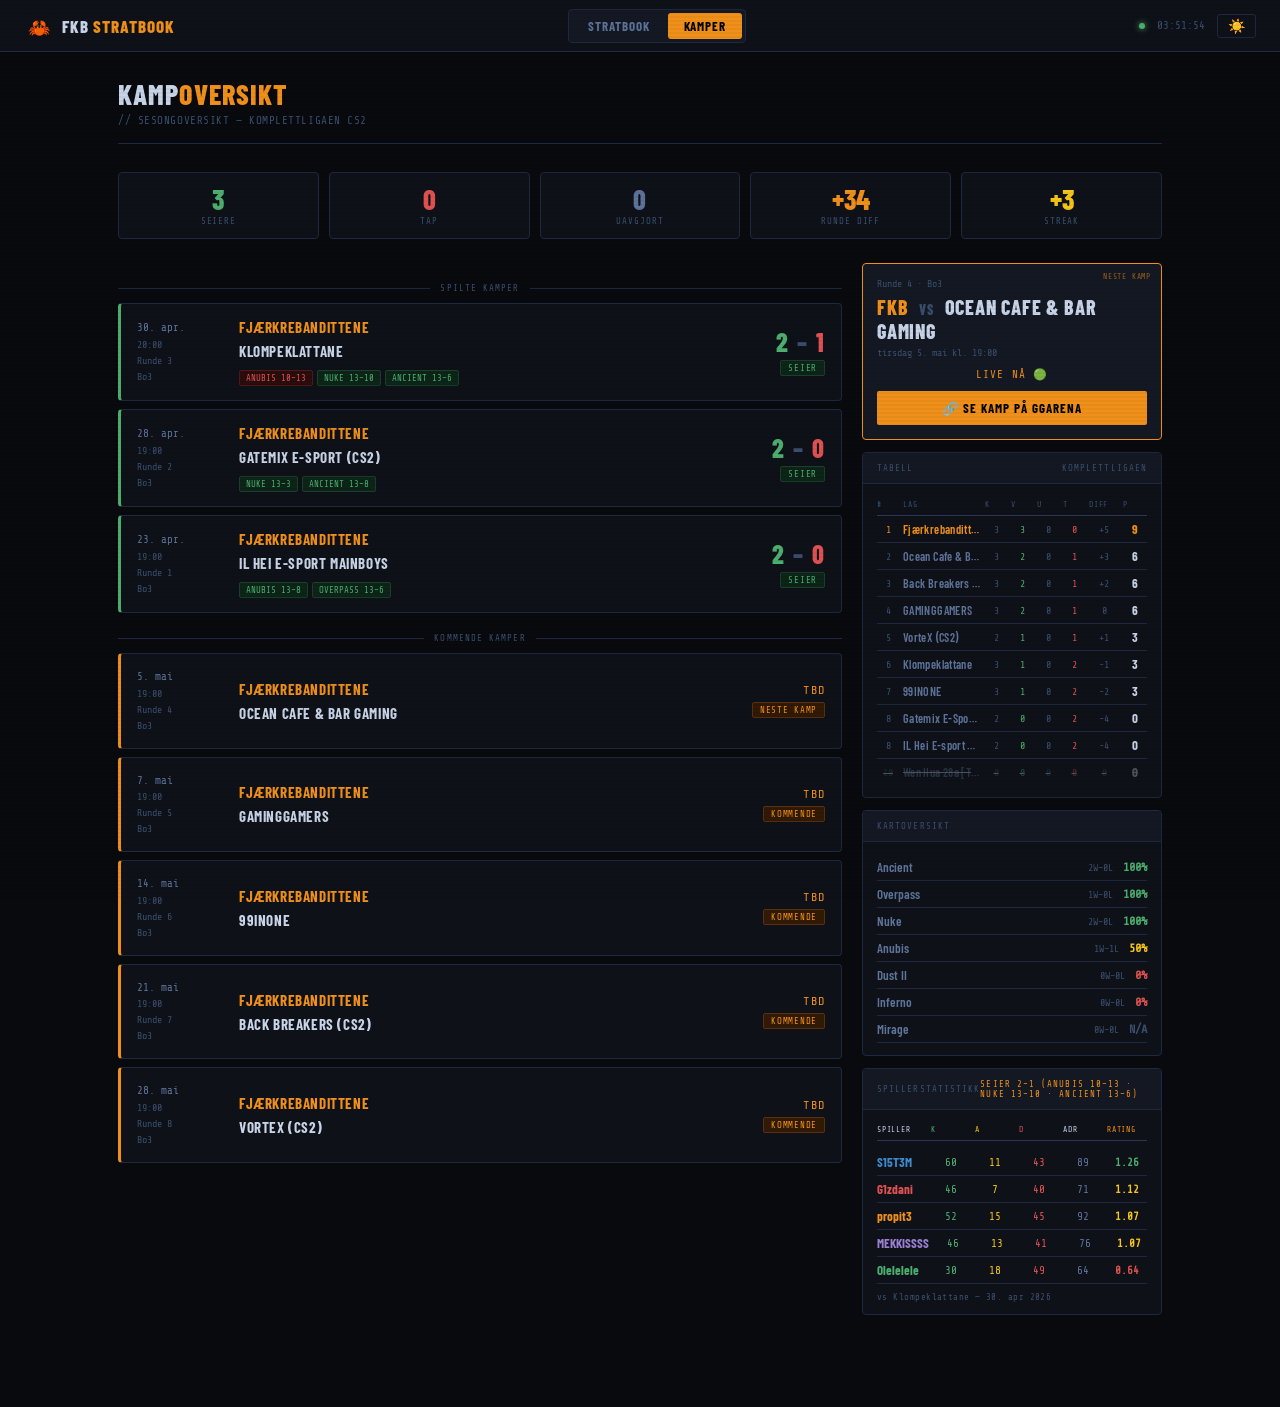
==== pages/kamper.html @ be91f24b "file upload" ====
<!DOCTYPE html>
<html lang="no">
<head>
  <meta charset="UTF-8">
  <meta name="viewport" content="width=device-width, initial-scale=1.0">
  <title>FKB Kamper — Fjærkrebandittene</title>
  <link rel="preconnect" href="https://fonts.googleapis.com">
  <link rel="preconnect" href="https://fonts.gstatic.com" crossorigin>
  <link href="https://fonts.googleapis.com/css2?family=Rajdhani:wght@300;400;500;600;700&family=Share+Tech+Mono&family=Barlow+Condensed:wght@300;400;500;600;700;800;900&family=Barlow:ital,wght@0,300;0,400;0,500;0,600;0,700;1,300;1,400&display=swap" rel="stylesheet">
  <link rel="stylesheet" href="../css/main.css">
  <link rel="icon" href="data:image/svg+xml,<svg xmlns='http://www.w3.org/2000/svg' viewBox='0 0 100 100'><text y='.9em' font-size='90'>🦀</text></svg>">
</head>
<body>

  <!-- ── TOP BAR ── -->
  <header id="topbar">
    <div class="logo">
      <div class="logo-icon">
        <svg viewBox="0 0 28 28" fill="none" xmlns="http://www.w3.org/2000/svg">
          <rect width="28" height="28" rx="3" fill="#0e1117"/>
          <text x="4" y="22" font-size="18" fill="#f0901a">🦀</text>
        </svg>
      </div>
      <div class="logo-text">FKB <span>Stratbook</span></div>
    </div>

    <nav class="main-nav">
      <a href="strats.html">Stratbook</a>
      <a href="kamper.html" class="active">Kamper</a>
    </nav>

    <div class="topbar-right">
      <div class="live-dot"></div>
      <span id="clock">--:--:--</span>
      <button id="theme-toggle" onclick="toggleTheme()" title="Bytt tema">☀️</button>
    </div>
  </header>

  <!-- ── MAIN LAYOUT (no sidebar on kamper page) ── -->
  <div class="layout layout-nosidebar">

    <main id="main">
      <div class="page-header">
        <div>
          <div class="page-title">Kamp<span class="accent">oversikt</span></div>
          <div class="page-subtitle">// SESONGOVERSIKT — KOMPLETTLIGAEN CS2</div>
        </div>
      </div>

      <!-- Season stats bar -->
      <div id="season-bar" class="season-bar"></div>

      <!-- Kamper layout: match lists left, panels right -->
      <div class="kamper-layout">

        <!-- ── LEFT: Match lists ── -->
        <div class="kamper-left">

          <div class="section-divider">Spilte kamper</div>
          <div id="played-list" class="match-list"></div>

          <div class="section-divider">Kommende kamper</div>
          <div id="upcoming-list" class="match-list"></div>

        </div>

        <!-- ── RIGHT: Side panels ── -->
        <div class="kamper-right">

          <!-- Next match box -->
          <div id="next-match-box"></div>

          <!-- League standings -->
          <div class="side-panel">
            <div class="side-panel-header">
              <span>Tabell</span>
              <span>Komplettligaen</span>
            </div>
            <div class="side-panel-body">
              <div id="standings-list"></div>
            </div>
          </div>

          <!-- Map win stats -->
          <div class="side-panel">
            <div class="side-panel-header">
              <span>Kartoversikt</span>
            </div>
            <div class="side-panel-body">
              <div id="map-stats-list"></div>
            </div>
          </div>

          <!-- Player stats -->
          <div class="side-panel">
            <div class="side-panel-header">
              <span>Spillerstatistikk</span>
              <span id="player-stats-result" style="color:var(--orange);"></span>
            </div>
            <div class="side-panel-body">
              <div style="margin-bottom:8px;">
                <div style="display:grid;grid-template-columns:1fr repeat(5,40px);gap:4px;padding:3px 0 6px;border-bottom:1px solid var(--border2);font-family:'Share Tech Mono',monospace;font-size:8px;letter-spacing:.1em;text-transform:uppercase;" id="player-stats-header"></div>
              </div>
              <div id="player-stats-list"></div>
              <div id="player-stats-meta" style="margin-top:8px;font-family:'Share Tech Mono',monospace;font-size:9px;color:var(--text3);letter-spacing:.05em;"></div>
            </div>
          </div>

        </div><!-- /.kamper-right -->

      </div><!-- /.kamper-layout -->
    </main>

  </div><!-- /.layout -->

  <script src="../js/data.js"></script>
  <script src="../js/app.js"></script>
</body>
</html>
---- css/main.css ----
*, *::before, *::after { box-sizing: border-box; margin: 0; padding: 0; }

:root {
  --bg:        #080a0d;
  --bg2:       #0e1117;
  --bg3:       #131823;
  --bg4:       #1a2035;
  --border:    #1e2840;
  --border2:   #2a3654;
  --text:      #c8d4e8;
  --text2:     #5e7399;
  --text3:     #3a4f6e;
  --orange:    #f0901a;
  --orange2:   #ff6a00;
  --orange-dim:#301a05;
  --yellow:    #f5c518;
  --blue:      #3d8bcd;
  --blue-dim:  #0d1e35;
  --green:     #4caf6f;
  --green-dim: #0d2418;
  --red:       #e05252;
  --red-dim:   #2a0d0d;
  --purple:    #9b7fd4;
  --purple-dim:#1e1535;
  --pink:      #d46b9e;
  --pink-dim:  #2a0f1f;
  --teal:      #3ecfcf;
  --teal-dim:  #0a2828;

  /* Player colors */
  --c-s15: #3d8bcd;
  --c-ole: #4caf6f;
  --c-pro: #f0901a;
  --c-birk: #e05252;
  --c-mek: #9b7fd4;
}

/* ── LIGHT MODE ── */
html.light {
  --bg:        #f0f2f5;
  --bg2:       #ffffff;
  --bg3:       #e8ecf2;
  --bg4:       #dde3ed;
  --border:    #c8d0de;
  --border2:   #a8b4c8;
  --text:      #1a2035;
  --text2:     #4a5878;
  --text3:     #8494b0;
  --orange-dim:#fef3e2;
  --blue-dim:  #e8f0f8;
  --green-dim: #e8f5ee;
  --red-dim:   #faeaea;
  --purple-dim:#f0ecfa;
  --pink-dim:  #faeaf3;
}
body {
  font-family: 'Barlow', sans-serif;
  background: var(--bg);
  color: var(--text);
  min-height: 100vh;
  overflow-x: hidden;
}

/* Scanline overlay */
body::before {
  content: '';
  position: fixed;
  inset: 0;
  background: repeating-linear-gradient(
    0deg,
    transparent,
    transparent 2px,
    rgba(0,0,0,0.04) 2px,
    rgba(0,0,0,0.04) 4px
  );
  pointer-events: none;
  z-index: 9999;
}

/* Corner brackets decorator */
.bracket {
  position: relative;
}
.bracket::before, .bracket::after {
  content: '';
  position: absolute;
  width: 10px;
  height: 10px;
  border-color: var(--orange);
  border-style: solid;
  opacity: 0.5;
}
.bracket::before { top: -1px; left: -1px; border-width: 2px 0 0 2px; }
.bracket::after  { bottom: -1px; right: -1px; border-width: 0 2px 2px 0; }

/* ── TOP BAR ── */
#topbar {
  display: flex;
  align-items: center;
  justify-content: space-between;
  padding: 0 24px;
  height: 52px;
  background: var(--bg2);
  border-bottom: 1px solid var(--border);
  position: sticky;
  top: 0;
  z-index: 200;
  gap: 16px;
}

.logo {
  display: flex;
  align-items: center;
  gap: 10px;
  flex-shrink: 0;
}
.logo-icon {
  width: 28px;
  height: 28px;
  position: relative;
}
.logo-icon svg { width: 100%; height: 100%; }
.logo-text {
  font-family: 'Barlow Condensed', sans-serif;
  font-size: 17px;
  font-weight: 800;
  letter-spacing: 0.06em;
  text-transform: uppercase;
  color: var(--text);
}
.logo-text span { color: var(--orange); }

/* main nav tabs */
.main-nav {
  display: flex;
  gap: 2px;
  background: var(--bg3);
  border: 1px solid var(--border);
  border-radius: 4px;
  padding: 3px;
  flex-shrink: 0;
}
.main-nav a {
  display: inline-block;
  padding: 5px 16px;
  text-decoration: none;
  background: transparent;
  color: var(--text2);
  font-family: 'Barlow Condensed', sans-serif;
  font-size: 13px;
  font-weight: 700;
  letter-spacing: 0.07em;
  text-transform: uppercase;
  border-radius: 3px;
  transition: all 0.15s;
  white-space: nowrap;
}
.main-nav a:hover { color: var(--text); background: var(--bg4); }
.main-nav a.active {
  background: var(--orange);
  color: #000;
}

/* topbar right */
.topbar-right {
  display: flex;
  align-items: center;
  gap: 12px;
  font-family: 'Share Tech Mono', monospace;
  font-size: 11px;
  color: var(--text3);
  flex-shrink: 0;
}
.live-dot {
  width: 6px; height: 6px;
  border-radius: 50%;
  background: var(--green);
  box-shadow: 0 0 6px var(--green);
  animation: pulse 2s infinite;
}
@keyframes pulse { 0%,100%{opacity:1} 50%{opacity:0.3} }

#theme-toggle {
  background: none;
  border: 1px solid var(--border);
  border-radius: 3px;
  padding: 4px 10px;
  cursor: pointer;
  font-size: 14px;
  line-height: 1;
  transition: border-color 0.15s;
  color: var(--text);
}
#theme-toggle:hover { border-color: var(--orange); }

/* ── MAIN LAYOUT ── */
.layout {
  display: flex;
  min-height: calc(100vh - 52px);
}
.layout.layout-nosidebar #main {
  max-width: 1100px;
  margin: 0 auto;
  width: 100%;
}

/* ── SIDEBAR ── */
#sidebar {
  width: 200px;
  flex-shrink: 0;
  background: var(--bg2);
  border-right: 1px solid var(--border);
  padding: 16px 0;
  position: sticky;
  top: 52px;
  height: calc(100vh - 52px);
  overflow-y: auto;
}

.sidebar-label {
  font-family: 'Share Tech Mono', monospace;
  font-size: 9px;
  letter-spacing: 0.12em;
  text-transform: uppercase;
  color: var(--text3);
  padding: 0 16px 8px;
}
.sidebar-link {
  display: flex;
  align-items: center;
  gap: 8px;
  padding: 8px 16px;
  text-decoration: none;
  font-family: 'Barlow Condensed', sans-serif;
  font-size: 14px;
  font-weight: 600;
  letter-spacing: 0.04em;
  text-transform: uppercase;
  color: var(--text2);
  border-left: 2px solid transparent;
  transition: all 0.12s;
}
.sidebar-link:hover { color: var(--text); background: var(--bg3); border-left-color: var(--border2); }
.sidebar-link.active { color: var(--orange); background: var(--orange-dim); border-left-color: var(--orange); }

.map-dot {
  width: 6px; height: 6px;
  border-radius: 1px;
  background: var(--orange);
  opacity: 0.4;
  flex-shrink: 0;
}

/* ── MAIN CONTENT ── */
#main {
  flex: 1;
  min-width: 0;
  padding: 28px 28px 80px;
}

/* ── PAGE HEADER ── */
.page-header {
  margin-bottom: 28px;
  padding-bottom: 16px;
  border-bottom: 1px solid var(--border);
  display: flex;
  align-items: flex-end;
  justify-content: space-between;
  gap: 16px;
  flex-wrap: wrap;
}
.page-title {
  font-family: 'Barlow Condensed', sans-serif;
  font-size: 28px;
  font-weight: 800;
  text-transform: uppercase;
  letter-spacing: 0.04em;
  color: var(--text);
  line-height: 1;
}
.page-title .accent { color: var(--orange); }
.page-subtitle {
  font-family: 'Share Tech Mono', monospace;
  font-size: 11px;
  color: var(--text3);
  margin-top: 6px;
  letter-spacing: 0.05em;
}

/* ── PLAYER LEGEND ── */
.legend-card {
  background: var(--bg2);
  border: 1px solid var(--border);
  border-radius: 4px;
  padding: 14px 18px;
  margin-bottom: 24px;
  display: flex;
  flex-wrap: wrap;
  gap: 10px;
  align-items: center;
}
.legend-card-title {
  width: 100%;
  font-family: 'Share Tech Mono', monospace;
  font-size: 9px;
  letter-spacing: 0.15em;
  text-transform: uppercase;
  color: var(--text3);
  margin-bottom: 4px;
}
.legend-item {
  display: flex;
  align-items: center;
  gap: 6px;
  font-size: 12px;
  color: var(--text2);
  font-family: 'Barlow', sans-serif;
}

.ptag {
  display: inline-flex;
  align-items: center;
  font-family: 'Share Tech Mono', monospace;
  font-size: 10px;
  font-weight: 400;
  padding: 2px 7px;
  border-radius: 2px;
  white-space: nowrap;
  letter-spacing: 0.04em;
  text-transform: uppercase;
}
.ptag.s { background: #0d1e35; color: #3d8bcd; border: 1px solid #1a3555; }
.ptag.o { background: #0d2418; color: #4caf6f; border: 1px solid #1a4028; }
.ptag.p { background: #301a05; color: #f0901a; border: 1px solid #5a3010; }
.ptag.b { background: #2a0d0d; color: #e05252; border: 1px solid #501818; }
.ptag.m { background: #1e1535; color: #9b7fd4; border: 1px solid #382860; }

/* ── MAP SECTION ── */
.map-section {
  margin-bottom: 52px;
  scroll-margin-top: 68px;
}
.map-header {
  display: flex;
  align-items: center;
  gap: 14px;
  margin-bottom: 18px;
  padding: 10px 14px;
  background: var(--bg2);
  border: 1px solid var(--border);
  border-left: 3px solid var(--orange);
  border-radius: 0 4px 4px 0;
}
.map-name {
  font-family: 'Barlow Condensed', sans-serif;
  font-size: 22px;
  font-weight: 800;
  text-transform: uppercase;
  letter-spacing: 0.06em;
  color: var(--text);
}
.map-winrate {
  font-family: 'Share Tech Mono', monospace;
  font-size: 10px;
  color: var(--text3);
  letter-spacing: 0.04em;
  flex: 1;
}

/* ── STRAT GRID ── */
.strat-grid {
  display: grid;
  grid-template-columns: repeat(auto-fill, minmax(340px, 1fr));
  gap: 12px;
}

/* ── STRAT CARD ── */
.strat-card {
  background: var(--bg2);
  border: 1px solid var(--border);
  border-radius: 4px;
  padding: 14px;
  display: flex;
  flex-direction: column;
  gap: 12px;
  transition: border-color 0.15s, background 0.15s;
  position: relative;
  overflow: hidden;
}
.strat-card::before {
  content: '';
  position: absolute;
  top: 0; left: 0;
  width: 100%; height: 2px;
  background: linear-gradient(90deg, var(--card-accent, var(--orange)), transparent);
  opacity: 0;
  transition: opacity 0.2s;
}
.strat-card:hover { border-color: var(--border2); background: var(--bg3); }
.strat-card:hover::before { opacity: 1; }

.card-top {
  display: flex;
  align-items: flex-start;
  gap: 10px;
}
.card-top-info { flex: 1; min-width: 0; }
.strat-name {
  font-family: 'Barlow Condensed', sans-serif;
  font-size: 16px;
  font-weight: 700;
  text-transform: uppercase;
  letter-spacing: 0.04em;
  color: var(--text);
  line-height: 1.2;
  margin-bottom: 2px;
}
.strat-inspired {
  font-family: 'Share Tech Mono', monospace;
  font-size: 9px;
  color: var(--text3);
  letter-spacing: 0.04em;
}

/* Type badges */
.badge {
  font-family: 'Share Tech Mono', monospace;
  font-size: 9px;
  font-weight: 400;
  padding: 3px 8px;
  border-radius: 2px;
  text-transform: uppercase;
  letter-spacing: 0.08em;
  white-space: nowrap;
  flex-shrink: 0;
}
.badge-execute { background: var(--blue-dim); color: var(--blue); border: 1px solid #1a3050; }
.badge-split   { background: var(--green-dim); color: var(--green); border: 1px solid #1a4028; }
.badge-default { background: var(--purple-dim); color: var(--purple); border: 1px solid #302050; }
.badge-rush    { background: var(--red-dim); color: var(--red); border: 1px solid #501818; }
.badge-pistol  { background: var(--orange-dim); color: var(--orange); border: 1px solid #5a3010; }
.badge-fake    { background: var(--pink-dim); color: var(--pink); border: 1px solid #502030; }

.desc {
  font-size: 12.5px;
  color: var(--text2);
  line-height: 1.6;
}

/* Section label */
.slabel {
  font-family: 'Share Tech Mono', monospace;
  font-size: 9px;
  letter-spacing: 0.12em;
  text-transform: uppercase;
  color: var(--text3);
  margin-bottom: 8px;
  display: flex;
  align-items: center;
  gap: 6px;
}
.slabel::after {
  content: '';
  flex: 1;
  height: 1px;
  background: var(--border);
}

/* Steps */
.steps { list-style: none; display: flex; flex-direction: column; gap: 5px; }
.steps li {
  display: flex;
  gap: 8px;
  font-size: 12px;
  color: var(--text);
  line-height: 1.5;
  align-items: flex-start;
}
.step-num {
  min-width: 18px; height: 18px;
  border-radius: 2px;
  background: var(--bg3);
  border: 1px solid var(--border);
  display: flex; align-items: center; justify-content: center;
  font-family: 'Share Tech Mono', monospace;
  font-size: 9px;
  color: var(--text3);
  flex-shrink: 0;
  margin-top: 1px;
}
.step-content { display: flex; flex-direction: column; gap: 3px; }
.step-players { display: flex; flex-wrap: wrap; gap: 4px; }

/* Utility */
.util-row { display: flex; flex-wrap: wrap; gap: 6px; }
.util-item {
  background: var(--bg3);
  border: 1px solid var(--border);
  border-radius: 2px;
  padding: 5px 9px;
}
.util-name { font-family: 'Barlow Condensed', sans-serif; font-size: 12px; font-weight: 600; color: var(--text); letter-spacing: 0.03em; }
.util-detail { font-family: 'Share Tech Mono', monospace; font-size: 9px; color: var(--text3); margin-top: 1px; }

.card-divider { border: none; border-top: 1px solid var(--border); }

/* ── KAMPER PAGE ── */
.kamper-layout {
  display: grid;
  grid-template-columns: 1fr 300px;
  gap: 20px;
  align-items: start;
}
@media (max-width: 900px) { .kamper-layout { grid-template-columns: 1fr; } }

/* Season stats bar */
.season-bar {
  display: grid;
  grid-template-columns: repeat(5, 1fr);
  gap: 10px;
  margin-bottom: 24px;
}
.stat-box {
  background: var(--bg2);
  border: 1px solid var(--border);
  border-radius: 4px;
  padding: 12px 14px;
  text-align: center;
}
.stat-value {
  font-family: 'Barlow Condensed', sans-serif;
  font-size: 28px;
  font-weight: 800;
  line-height: 1;
  margin-bottom: 3px;
}
.stat-label {
  font-family: 'Share Tech Mono', monospace;
  font-size: 9px;
  letter-spacing: 0.1em;
  text-transform: uppercase;
  color: var(--text3);
}
.stat-box.wins .stat-value { color: var(--green); }
.stat-box.losses .stat-value { color: var(--red); }
.stat-box.draws .stat-value { color: var(--text2); }
.stat-box.rounds .stat-value { color: var(--orange); }
.stat-box.streak .stat-value { color: var(--yellow); }

/* Match cards */
.match-list { display: flex; flex-direction: column; gap: 8px; }

.match-card {
  background: var(--bg2);
  border: 1px solid var(--border);
  border-radius: 4px;
  padding: 14px 16px;
  display: grid;
  grid-template-columns: 90px 1fr auto;
  gap: 12px;
  align-items: center;
  transition: border-color 0.15s;
}
.match-card:hover { border-color: var(--border2); }
.match-card.win  { border-left: 3px solid var(--green); }
.match-card.loss { border-left: 3px solid var(--red); }
.match-card.upcoming { border-left: 3px solid var(--orange); }
.match-card.tbd { border-left: 3px solid var(--text3); }

.match-meta {
  font-family: 'Share Tech Mono', monospace;
  font-size: 10px;
  color: var(--text3);
  line-height: 1.6;
}
.match-meta .date { color: var(--text2); font-size: 11px; }

.match-teams {
  display: flex;
  flex-direction: column;
  gap: 6px;
}
.match-team-row {
  display: flex;
  align-items: center;
  gap: 8px;
}
.team-name {
  font-family: 'Barlow Condensed', sans-serif;
  font-size: 15px;
  font-weight: 700;
  text-transform: uppercase;
  letter-spacing: 0.04em;
  color: var(--text);
}
.team-name.us { color: var(--orange); }
.match-map-tags {
  display: flex;
  gap: 4px;
  flex-wrap: wrap;
  margin-top: 4px;
}
.map-tag {
  font-family: 'Share Tech Mono', monospace;
  font-size: 9px;
  padding: 2px 6px;
  border-radius: 2px;
  background: var(--bg3);
  border: 1px solid var(--border);
  color: var(--text3);
  text-transform: uppercase;
}
.map-tag.played { color: var(--text2); }
.map-tag.win { background: var(--green-dim); color: var(--green); border-color: #1a4028; }
.map-tag.loss { background: var(--red-dim); color: var(--red); border-color: #501818; }

.match-score {
  text-align: right;
}
.score-display {
  font-family: 'Barlow Condensed', sans-serif;
  font-size: 26px;
  font-weight: 800;
  line-height: 1;
  letter-spacing: 0.04em;
}
.score-display .s-win  { color: var(--green); }
.score-display .s-loss { color: var(--red); }
.score-display .s-sep  { color: var(--text3); margin: 0 2px; }
.score-tbd {
  font-family: 'Share Tech Mono', monospace;
  font-size: 12px;
  color: var(--orange);
  letter-spacing: 0.1em;
}
.score-upcoming {
  font-family: 'Share Tech Mono', monospace;
  font-size: 10px;
  color: var(--text3);
  text-align: right;
  line-height: 1.6;
}

/* Result badge */
.result-badge {
  display: inline-block;
  font-family: 'Share Tech Mono', monospace;
  font-size: 9px;
  padding: 2px 7px;
  border-radius: 2px;
  text-transform: uppercase;
  letter-spacing: 0.08em;
  margin-top: 4px;
}
.rb-win { background: var(--green-dim); color: var(--green); border: 1px solid #1a4028; }
.rb-loss { background: var(--red-dim); color: var(--red); border: 1px solid #501818; }
.rb-upcoming { background: var(--orange-dim); color: var(--orange); border: 1px solid #5a3010; }
.rb-tbd { background: var(--bg3); color: var(--text3); border: 1px solid var(--border); }

/* Section divider */
.section-divider {
  display: flex;
  align-items: center;
  gap: 10px;
  margin: 20px 0 10px;
  font-family: 'Share Tech Mono', monospace;
  font-size: 9px;
  letter-spacing: 0.12em;
  text-transform: uppercase;
  color: var(--text3);
}
.section-divider::before, .section-divider::after {
  content: '';
  flex: 1;
  height: 1px;
  background: var(--border);
}

/* Sidebar panels */
.side-panel {
  background: var(--bg2);
  border: 1px solid var(--border);
  border-radius: 4px;
  margin-bottom: 12px;
  overflow: hidden;
}
.side-panel-header {
  padding: 10px 14px;
  background: var(--bg3);
  border-bottom: 1px solid var(--border);
  font-family: 'Share Tech Mono', monospace;
  font-size: 9px;
  letter-spacing: 0.12em;
  text-transform: uppercase;
  color: var(--text3);
  display: flex;
  justify-content: space-between;
  align-items: center;
}
.side-panel-body { padding: 12px 14px; }

.standing-row {
  display: grid;
  grid-template-columns: 22px 1fr 22px 22px 22px 22px 30px 24px;
  align-items: center;
  gap: 4px;
  padding: 5px 0;
  border-bottom: 1px solid var(--border);
  font-size: 11px;
}
.standing-row:last-child { border-bottom: none; }
.standing-row.withdrawn { opacity: 0.35; text-decoration: line-through; }
.standing-header {
  display: grid;
  grid-template-columns: 22px 1fr 22px 22px 22px 22px 30px 24px;
  gap: 4px;
  padding: 4px 0 6px;
  border-bottom: 1px solid var(--border2);
  font-family: 'Share Tech Mono', monospace;
  font-size: 8px;
  letter-spacing: 0.1em;
  color: var(--text3);
  text-transform: uppercase;
}
.standing-cell {
  text-align: center;
  font-family: 'Share Tech Mono', monospace;
  font-size: 10px;
  color: var(--text3);
}
.standing-cell.pos { color: var(--text3); }
.standing-cell.pos.us { color: var(--orange); }
.standing-cell.name {
  font-family: 'Barlow Condensed', sans-serif;
  font-size: 12px;
  font-weight: 600;
  letter-spacing: 0.03em;
  color: var(--text2);
  text-align: left;
  white-space: nowrap;
  overflow: hidden;
  text-overflow: ellipsis;
}
.standing-cell.name.us { color: var(--orange); }
.standing-cell.w { color: var(--green); }
.standing-cell.l { color: var(--red); }
.standing-cell.pts {
  font-family: 'Barlow Condensed', sans-serif;
  font-size: 13px;
  font-weight: 700;
  color: var(--text);
}
.standing-cell.pts.us { color: var(--orange); }

.next-match-box {
  background: var(--bg3);
  border: 1px solid var(--orange);
  border-radius: 4px;
  padding: 14px;
  margin-bottom: 12px;
  position: relative;
  overflow: hidden;
}
.next-match-box::before {
  content: 'NESTE KAMP';
  position: absolute;
  top: 8px;
  right: 10px;
  font-family: 'Share Tech Mono', monospace;
  font-size: 8px;
  letter-spacing: 0.1em;
  color: var(--orange);
  opacity: 0.6;
}
.next-vs {
  font-family: 'Barlow Condensed', sans-serif;
  font-size: 20px;
  font-weight: 800;
  text-transform: uppercase;
  letter-spacing: 0.04em;
  color: var(--text);
  margin: 4px 0;
}
.next-vs .vs { color: var(--text3); font-size: 14px; margin: 0 6px; }
.next-vs .us { color: var(--orange); }
.next-when {
  font-family: 'Share Tech Mono', monospace;
  font-size: 10px;
  color: var(--text3);
  margin-bottom: 6px;
}
.next-map-pool {
  font-family: 'Share Tech Mono', monospace;
  font-size: 9px;
  color: var(--text3);
  margin-top: 8px;
  letter-spacing: 0.05em;
}

/* Countdown */
.countdown {
  display: grid;
  grid-template-columns: repeat(4, 1fr);
  gap: 4px;
  margin: 10px 0;
}
.cd-unit {
  background: var(--bg4);
  border: 1px solid var(--border);
  border-radius: 3px;
  padding: 8px 4px;
  text-align: center;
}
.cd-num {
  font-family: 'Barlow Condensed', sans-serif;
  font-size: 22px;
  font-weight: 800;
  color: var(--orange);
  line-height: 1;
}
.cd-label {
  font-family: 'Share Tech Mono', monospace;
  font-size: 7px;
  letter-spacing: 0.1em;
  color: var(--text3);
  text-transform: uppercase;
  margin-top: 3px;
}

/* Next match link button */
.next-match-link {
  margin-top: 10px;
  text-decoration: none;
  border-radius: 2px;
  padding: 9px 12px;
  display: flex;
  align-items: center;
  justify-content: center;
  gap: 6px;
  background: var(--orange);
  font-family: 'Barlow Condensed', sans-serif;
  font-size: 13px;
  font-weight: 700;
  letter-spacing: 0.08em;
  text-transform: uppercase;
  color: #000;
  transition: background 0.15s;
}
.next-match-link:hover { background: var(--orange2); }

/* ── MISC ── */
.divider { border: none; border-top: 1px solid var(--border); }
.tag-row { display: flex; gap: 4px; flex-wrap: wrap; }

/* ── RESPONSIVE ── */
@media (max-width: 768px) {
  #main { padding: 16px 12px 60px; }
  .strat-grid { grid-template-columns: 1fr; }
  .season-bar { grid-template-columns: repeat(3, 1fr); }
  .match-card { grid-template-columns: 1fr; }
}

/* ── ANIMATIONS ── */
.fade-in {
  animation: fadeIn 0.25s ease forwards;
}
@keyframes fadeIn { from { opacity: 0; transform: translateY(6px); } to { opacity: 1; transform: none; } }
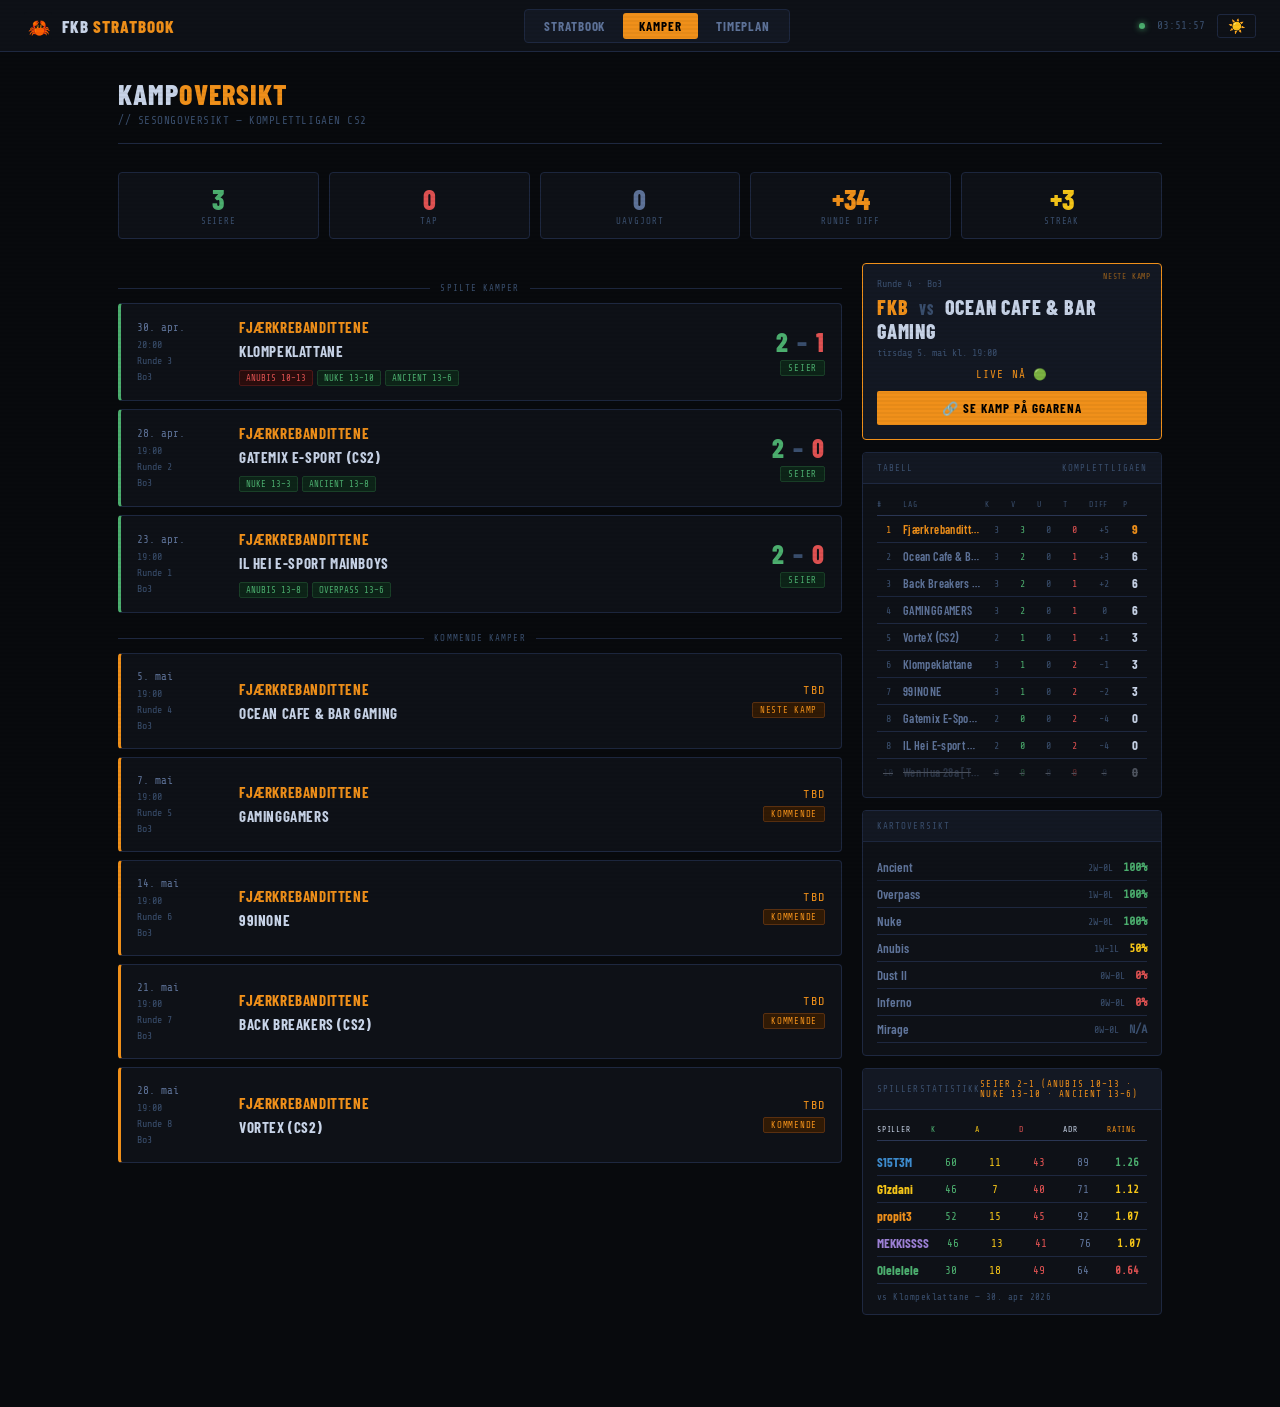
==== commit 76a22692: "Add Timeplan link to navigation" ====
--- a/pages/kamper.html
+++ b/pages/kamper.html
@@ -27,6 +27,7 @@
     <nav class="main-nav">
       <a href="strats.html">Stratbook</a>
       <a href="kamper.html" class="active">Kamper</a>
+      <a href="Timeplan.html">Timeplan</a>
     </nav>
 
     <div class="topbar-right">
--- a/css/main.css
+++ b/css/main.css
@@ -33,6 +33,15 @@
   --c-pro: #f0901a;
   --c-birk: #e05252;
   --c-mek: #9b7fd4;
+  --c-g1z: #f5c518;
+}
+
+.player-link {
+  text-decoration: none;
+}
+.player-link:hover .ptag {
+  opacity: 0.75;
+  transition: opacity 0.15s;
 }
 
 /* ── LIGHT MODE ── */
@@ -217,6 +226,45 @@
   overflow-y: auto;
 }
 
+/* ── SIDEBAR COLLAPSE ── */
+#sidebar {
+  position: relative;
+  transition: width 0.2s ease;
+}
+#sidebar.collapsed {
+  width: 36px;
+}
+#sidebar.collapsed .sidebar-inner {
+  opacity: 0;
+  pointer-events: none;
+}
+.sidebar-inner {
+  opacity: 1;
+  transition: opacity 0.15s ease;
+}
+#sidebar-toggle {
+  position: absolute;
+  top: 10px;
+  right: 8px;
+  width: 24px;
+  height: 24px;
+  background: var(--bg2);
+  border: 1px solid var(--border);
+  color: var(--text3);
+  font-size: 10px;
+  cursor: pointer;
+  z-index: 10;
+  display: flex;
+  align-items: center;
+  justify-content: center;
+  border-radius: 3px;
+  transition: color 0.12s, border-color 0.12s;
+}
+#sidebar-toggle:hover {
+  color: var(--orange);
+  border-color: var(--orange);
+}
+
 .sidebar-label {
   font-family: 'Share Tech Mono', monospace;
   font-size: 9px;
@@ -334,6 +382,7 @@
 .ptag.p { background: #301a05; color: #f0901a; border: 1px solid #5a3010; }
 .ptag.b { background: #2a0d0d; color: #e05252; border: 1px solid #501818; }
 .ptag.m { background: #1e1535; color: #9b7fd4; border: 1px solid #382860; }
+.ptag.g { background: #2a1f00; color: #f5c518; border: 1px solid #7a5c00; }
 
 /* ── MAP SECTION ── */
 .map-section {
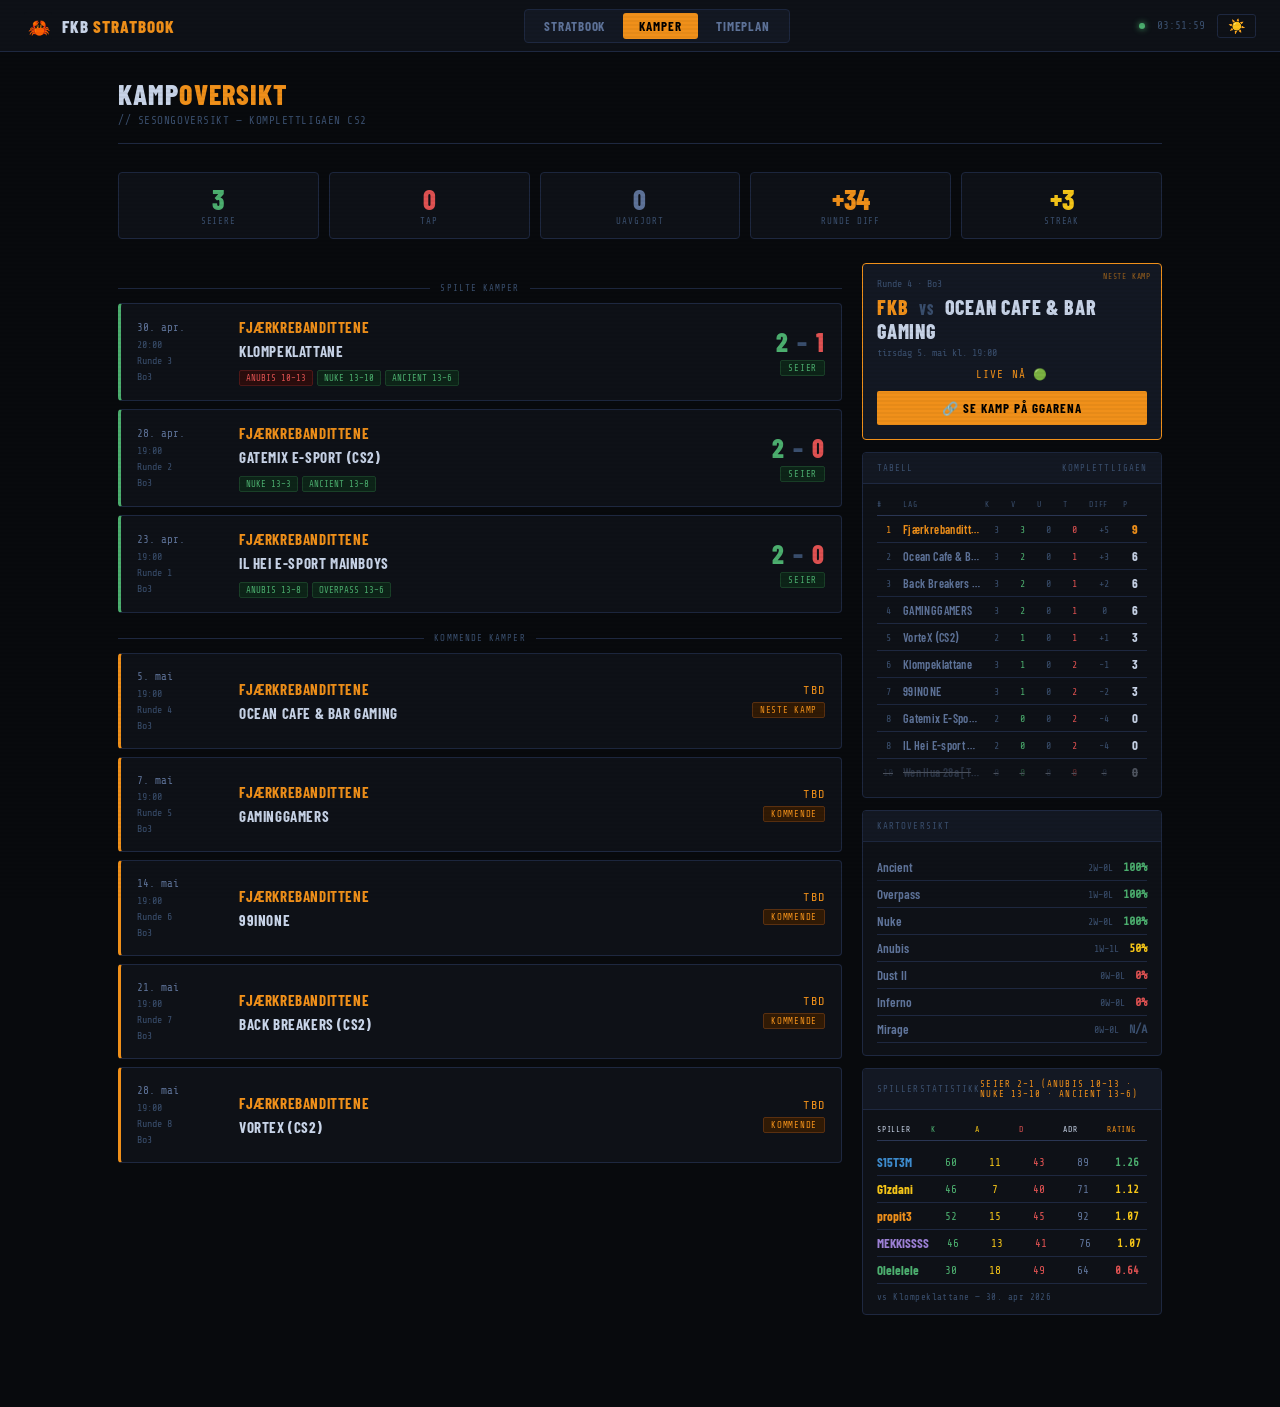
==== commit 9756f340: "Fix case sensitivity in Timeplan link" ====
--- a/pages/kamper.html
+++ b/pages/kamper.html
@@ -27,7 +27,7 @@
     <nav class="main-nav">
       <a href="strats.html">Stratbook</a>
       <a href="kamper.html" class="active">Kamper</a>
-      <a href="Timeplan.html">Timeplan</a>
+      <a href="timeplan.html">Timeplan</a>
     </nav>
 
     <div class="topbar-right">
